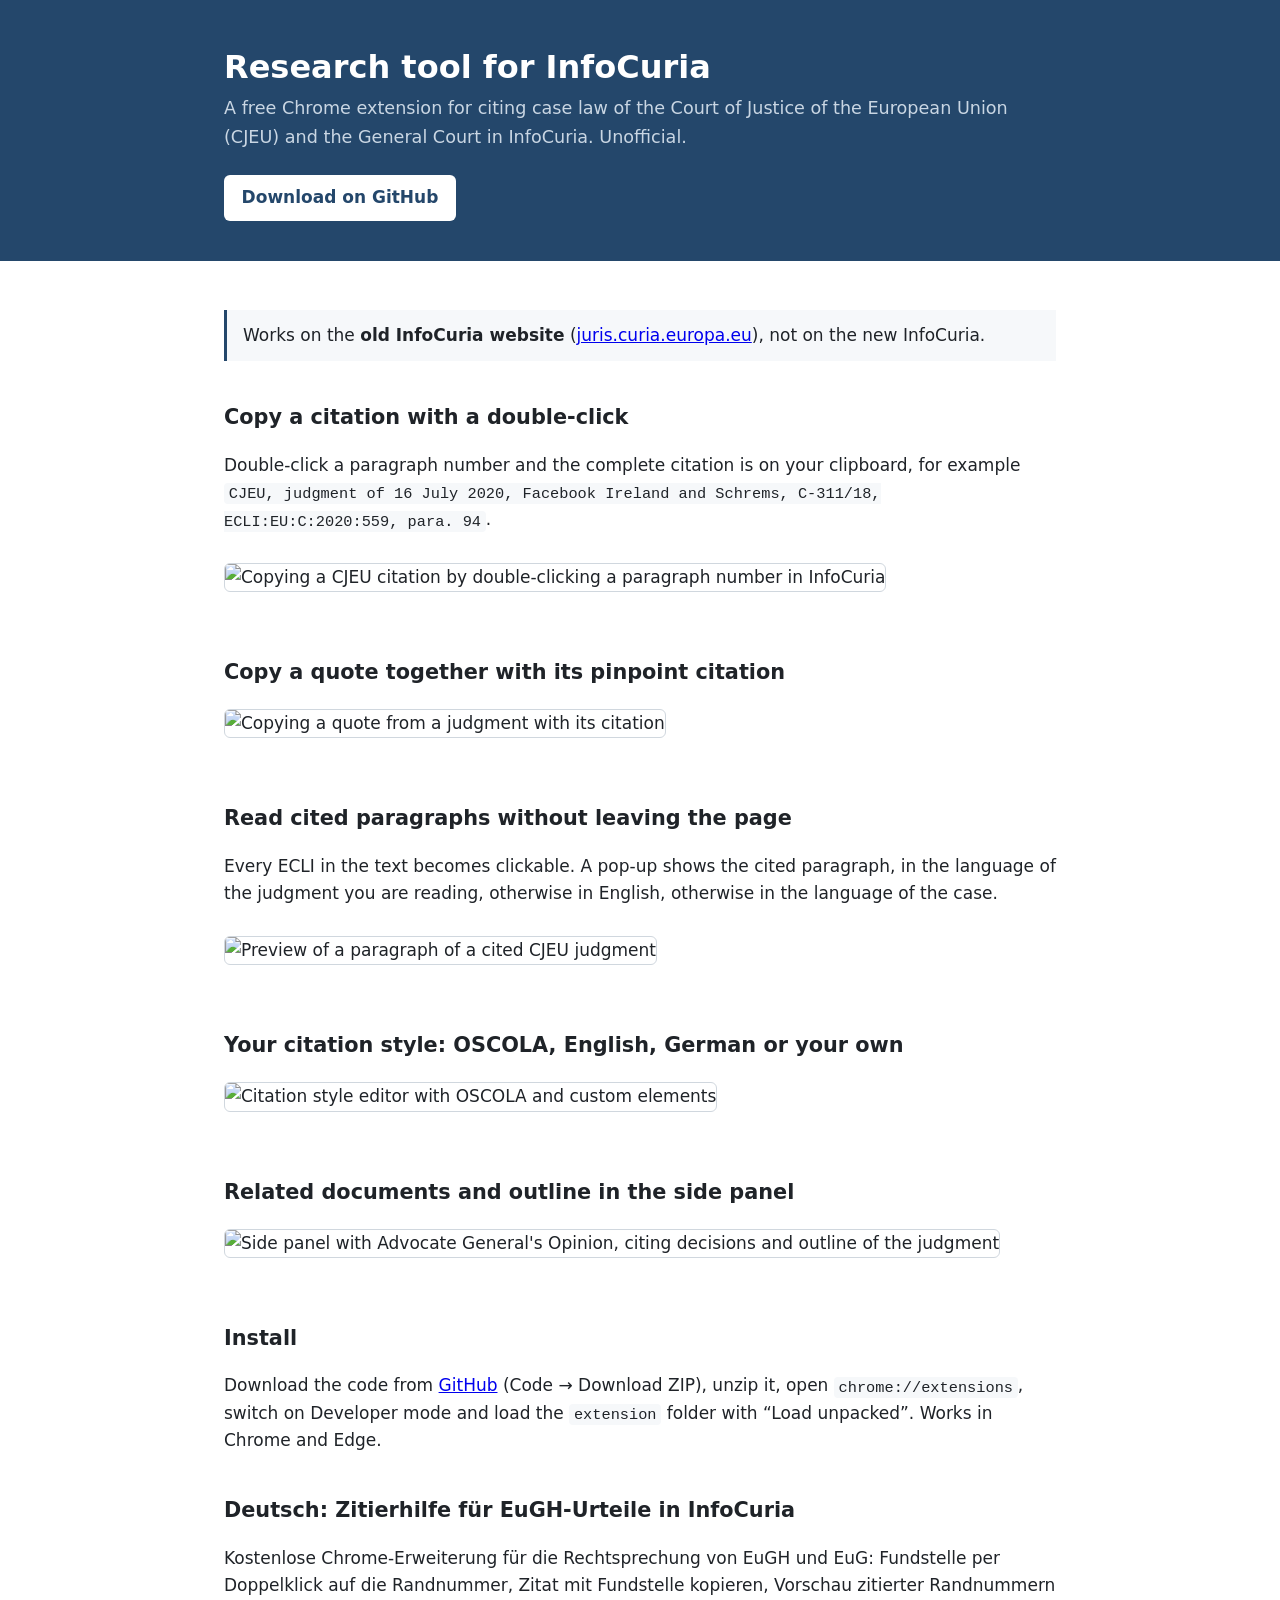
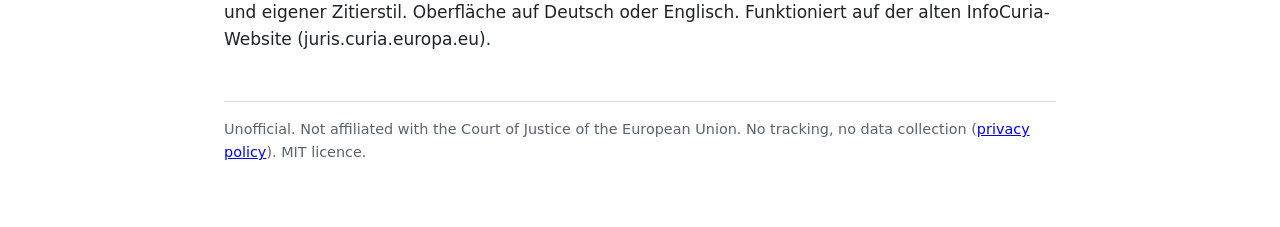
==== docs/index.html @ 04e4569b "Add project page" ====
<!doctype html>
<html lang="en">
<head>
<meta charset="utf-8">
<meta name="viewport" content="width=device-width, initial-scale=1">
<title>Research tool for InfoCuria – cite CJEU case law with a double-click (free Chrome extension)</title>
<meta name="description" content="Free Chrome extension for InfoCuria, the case-law database of the Court of Justice of the European Union. Copy full citations by double-click, copy quotes with pinpoint references, preview cited paragraphs via ECLI, OSCOLA and custom citation styles.">
<link rel="canonical" href="https://liquetlaw.github.io/infocuria-research-tool/">
<meta property="og:title" content="Research tool for InfoCuria (unofficial)">
<meta property="og:description" content="Cite CJEU and General Court case law in InfoCuria with a double-click. Free Chrome extension.">
<meta property="og:image" content="https://raw.githubusercontent.com/Liquetlaw/infocuria-research-tool/main/screenshots/1_copy-citation.png">
<meta property="og:type" content="website">
<script type="application/ld+json">
{"@context":"https://schema.org","@type":"SoftwareApplication","name":"Research tool for InfoCuria (unofficial)","applicationCategory":"BrowserApplication","operatingSystem":"Chrome, Edge","offers":{"@type":"Offer","price":"0","priceCurrency":"EUR"},"description":"Chrome extension for citing case law of the Court of Justice of the European Union (CJEU) in InfoCuria: citations by double-click, quotes with pinpoint citation, previews of cited paragraphs, OSCOLA and custom citation styles.","url":"https://liquetlaw.github.io/infocuria-research-tool/","downloadUrl":"https://github.com/Liquetlaw/infocuria-research-tool"}
</script>
<style>
  body { margin: 0; font: 17px/1.6 system-ui, -apple-system, "Segoe UI", sans-serif; color: #1f2328; background: #fff; }
  header { background: #24476b; color: #fff; padding: 3rem 1.25rem 2.5rem; }
  header div, main { max-width: 52rem; margin: 0 auto; }
  h1 { font-size: 2rem; line-height: 1.2; margin: 0 0 .5rem; }
  header p { margin: 0; color: #c9d6e3; font-size: 1.1rem; }
  .knopf { display: inline-block; margin-top: 1.5rem; background: #fff; color: #24476b; padding: .6rem 1.1rem; border-radius: 6px; text-decoration: none; font-weight: 600; }
  main { padding: 2rem 1.25rem 4rem; }
  h2 { font-size: 1.3rem; margin: 2.5rem 0 .5rem; }
  img { width: 100%; height: auto; border: 1px solid #d0d7de; border-radius: 6px; margin: .75rem 0 1.5rem; }
  code { background: #f6f8fa; padding: .1rem .3rem; border-radius: 4px; font-size: .9em; }
  .hinweis { background: #f6f8fa; border-left: 3px solid #24476b; padding: .75rem 1rem; }
  footer { color: #59636e; font-size: .9rem; border-top: 1px solid #d0d7de; padding-top: 1rem; margin-top: 3rem; }
</style>
</head>
<body>
<header><div>
  <h1>Research tool for InfoCuria</h1>
  <p>A free Chrome extension for citing case law of the Court of Justice of the European Union (CJEU) and the General Court in InfoCuria. Unofficial.</p>
  <a class="knopf" href="https://github.com/Liquetlaw/infocuria-research-tool">Download on GitHub</a>
</div></header>
<main>
  <p class="hinweis">Works on the <strong>old InfoCuria website</strong> (<a href="https://juris.curia.europa.eu/juris/recherche.jsf?language=en">juris.curia.europa.eu</a>), not on the new InfoCuria.</p>

  <h2>Copy a citation with a double-click</h2>
  <p>Double-click a paragraph number and the complete citation is on your clipboard, for example <code>CJEU, judgment of 16 July 2020, Facebook Ireland and Schrems, C-311/18, ECLI:EU:C:2020:559, para. 94</code>.</p>
  <img src="https://raw.githubusercontent.com/Liquetlaw/infocuria-research-tool/main/screenshots/1_copy-citation.png" alt="Copying a CJEU citation by double-clicking a paragraph number in InfoCuria" loading="lazy">

  <h2>Copy a quote together with its pinpoint citation</h2>
  <img src="https://raw.githubusercontent.com/Liquetlaw/infocuria-research-tool/main/screenshots/2_copy-quote.png" alt="Copying a quote from a judgment with its citation" loading="lazy">

  <h2>Read cited paragraphs without leaving the page</h2>
  <p>Every ECLI in the text becomes clickable. A pop-up shows the cited paragraph, in the language of the judgment you are reading, otherwise in English, otherwise in the language of the case.</p>
  <img src="https://raw.githubusercontent.com/Liquetlaw/infocuria-research-tool/main/screenshots/3_preview.png" alt="Preview of a paragraph of a cited CJEU judgment" loading="lazy">

  <h2>Your citation style: OSCOLA, English, German or your own</h2>
  <img src="https://raw.githubusercontent.com/Liquetlaw/infocuria-research-tool/main/screenshots/4_citation-style.png" alt="Citation style editor with OSCOLA and custom elements" loading="lazy">

  <h2>Related documents and outline in the side panel</h2>
  <img src="https://raw.githubusercontent.com/Liquetlaw/infocuria-research-tool/main/screenshots/5_case-and-outline.png" alt="Side panel with Advocate General's Opinion, citing decisions and outline of the judgment" loading="lazy">

  <h2>Install</h2>
  <p>Download the code from <a href="https://github.com/Liquetlaw/infocuria-research-tool">GitHub</a> (Code → Download ZIP), unzip it, open <code>chrome://extensions</code>, switch on Developer mode and load the <code>extension</code> folder with “Load unpacked”. Works in Chrome and Edge.</p>

  <h2 lang="de">Deutsch: Zitierhilfe für EuGH-Urteile in InfoCuria</h2>
  <p lang="de">Kostenlose Chrome-Erweiterung für die Rechtsprechung von EuGH und EuG: Fundstelle per Doppelklick auf die Randnummer, Zitat mit Fundstelle kopieren, Vorschau zitierter Randnummern und eigener Zitierstil. Oberfläche auf Deutsch oder Englisch. Funktioniert auf der alten InfoCuria-Website (juris.curia.europa.eu).</p>

  <footer>Unofficial. Not affiliated with the Court of Justice of the European Union. No tracking, no data collection (<a href="https://github.com/Liquetlaw/infocuria-research-tool/blob/main/PRIVACY.md">privacy policy</a>). MIT licence.</footer>
</main>
</body>
</html>
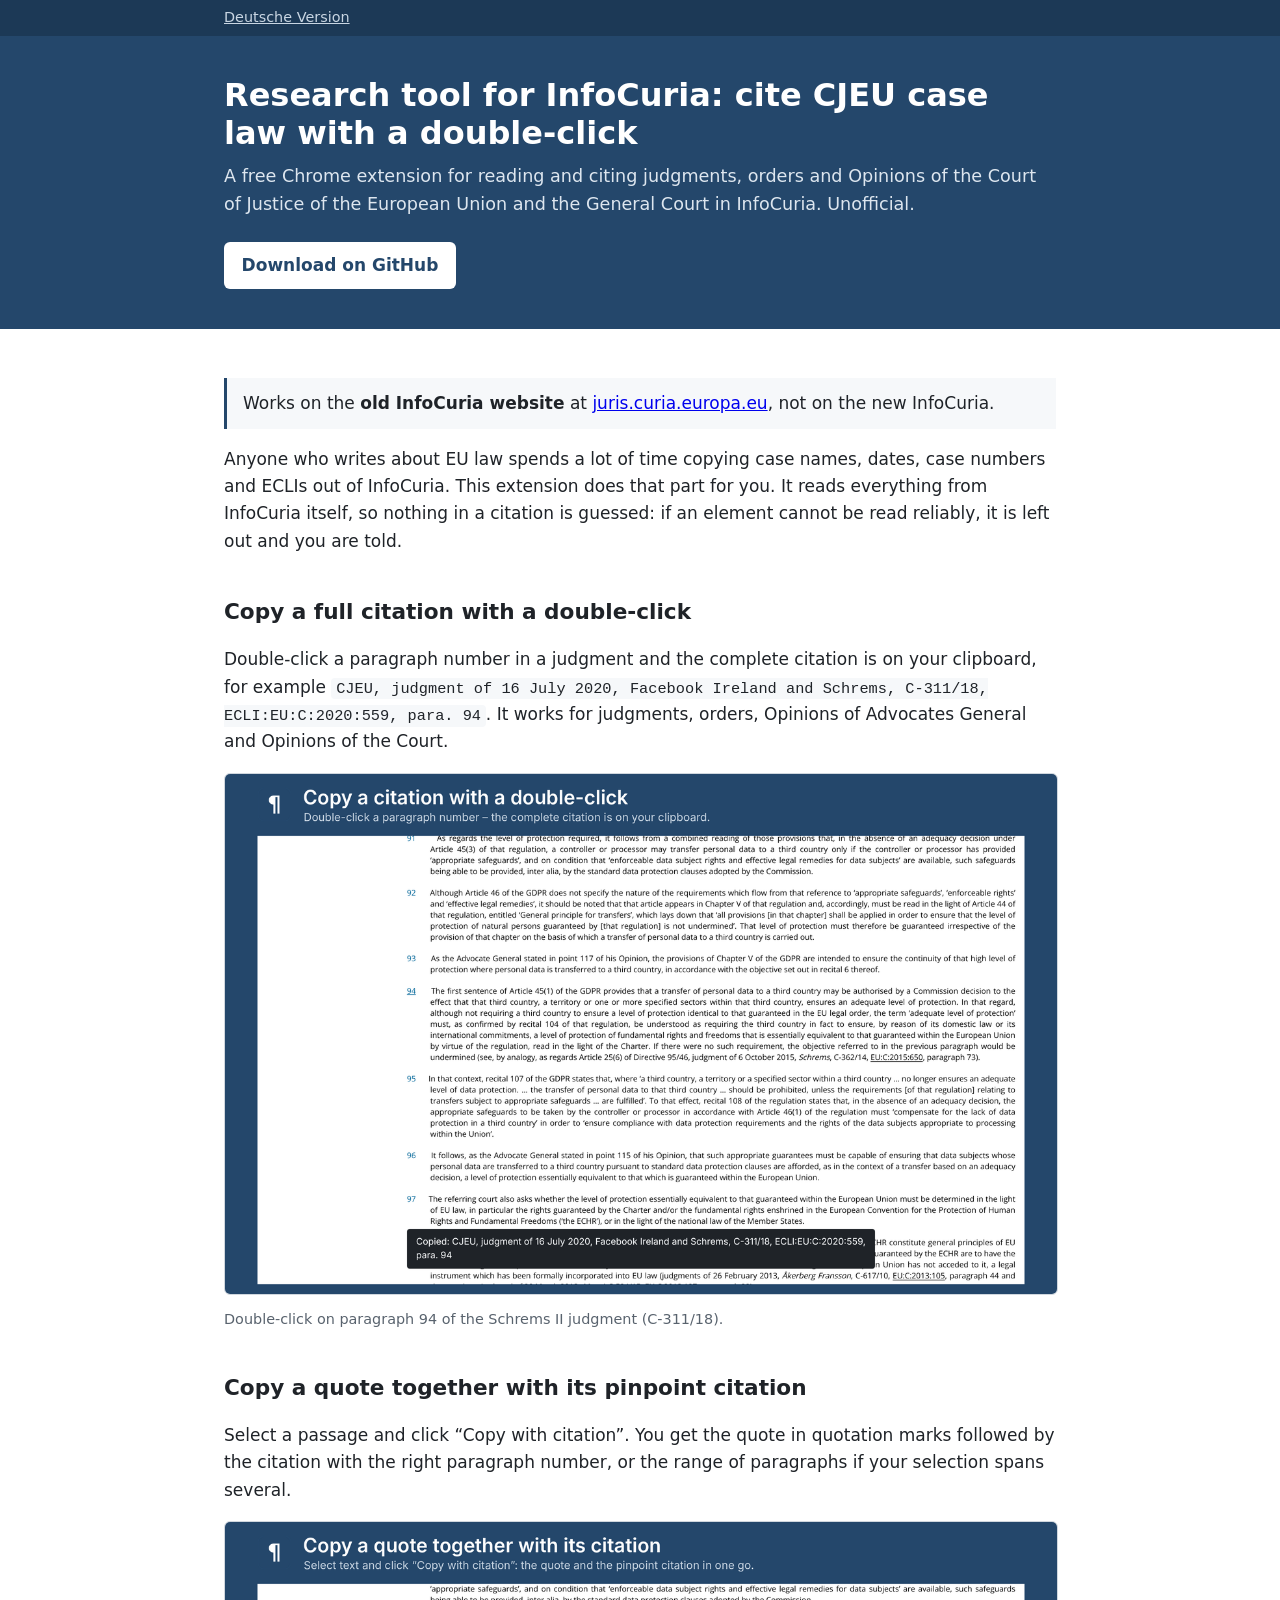
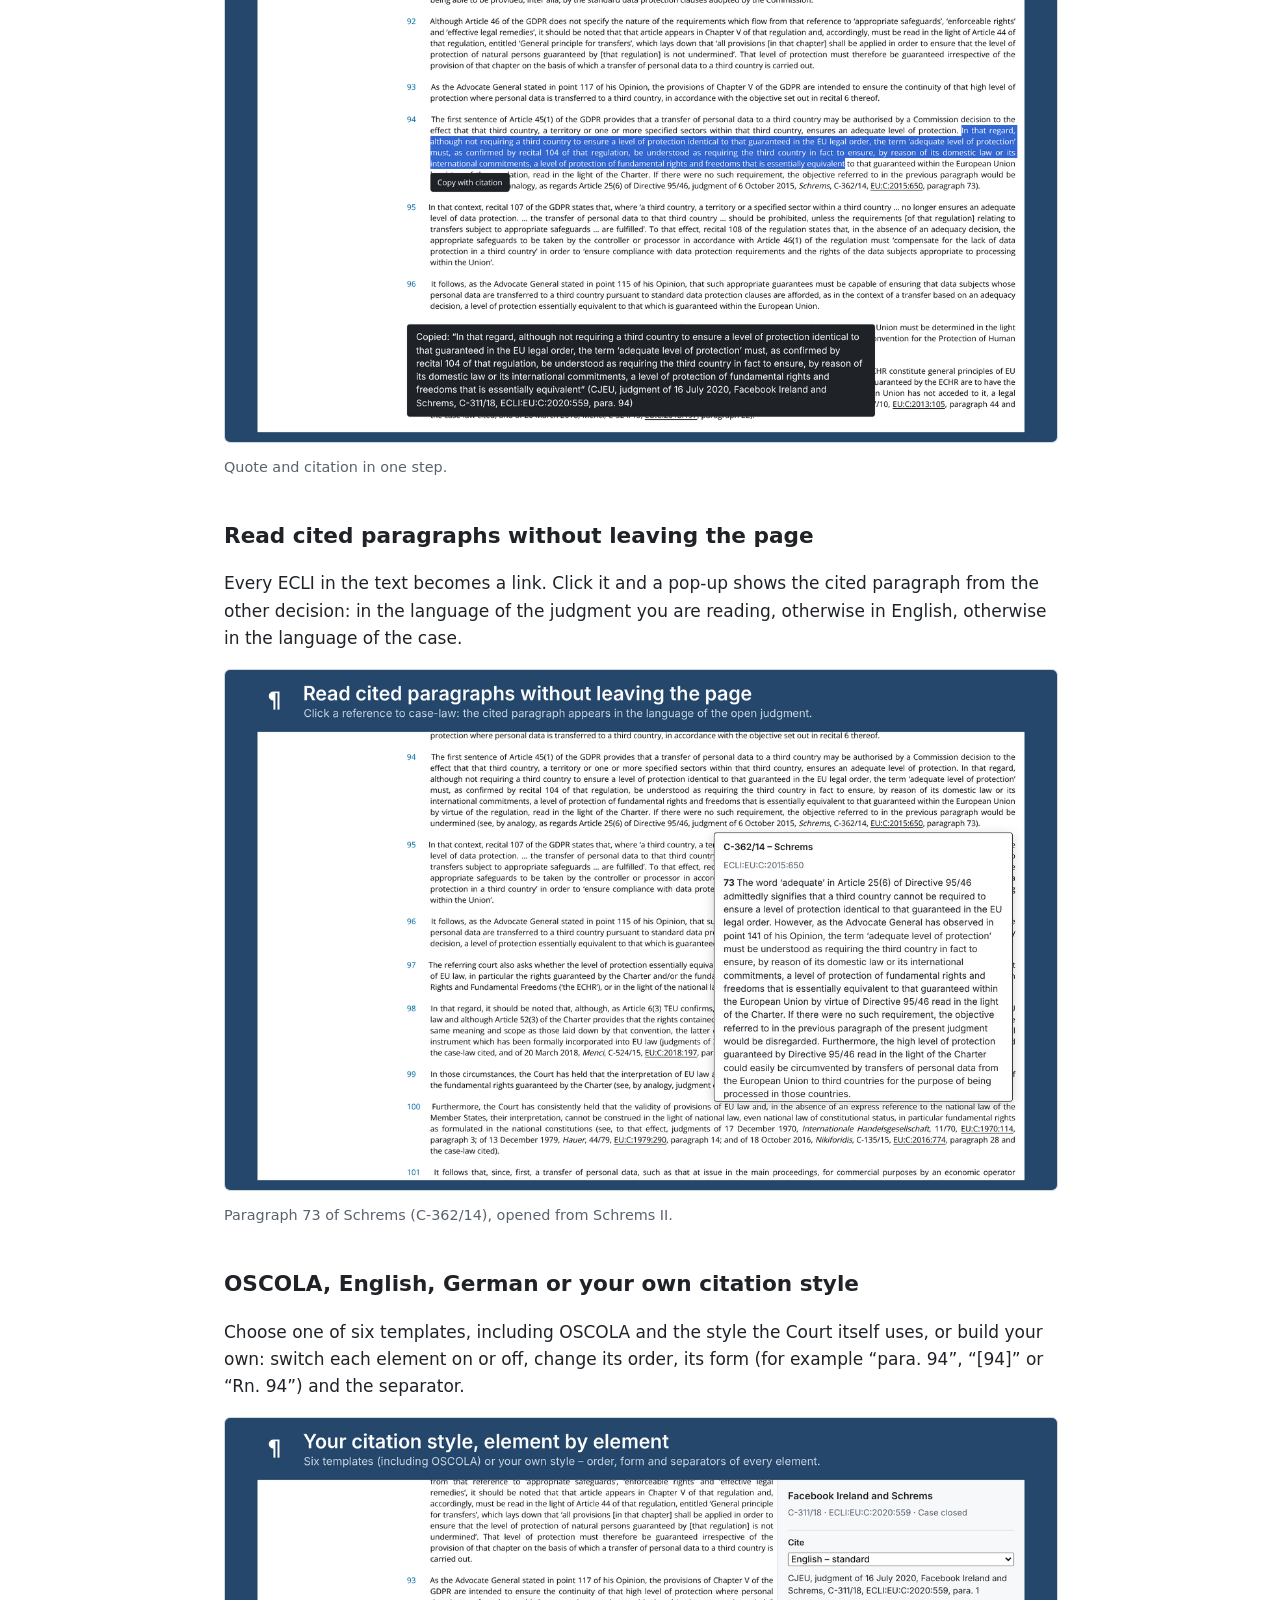
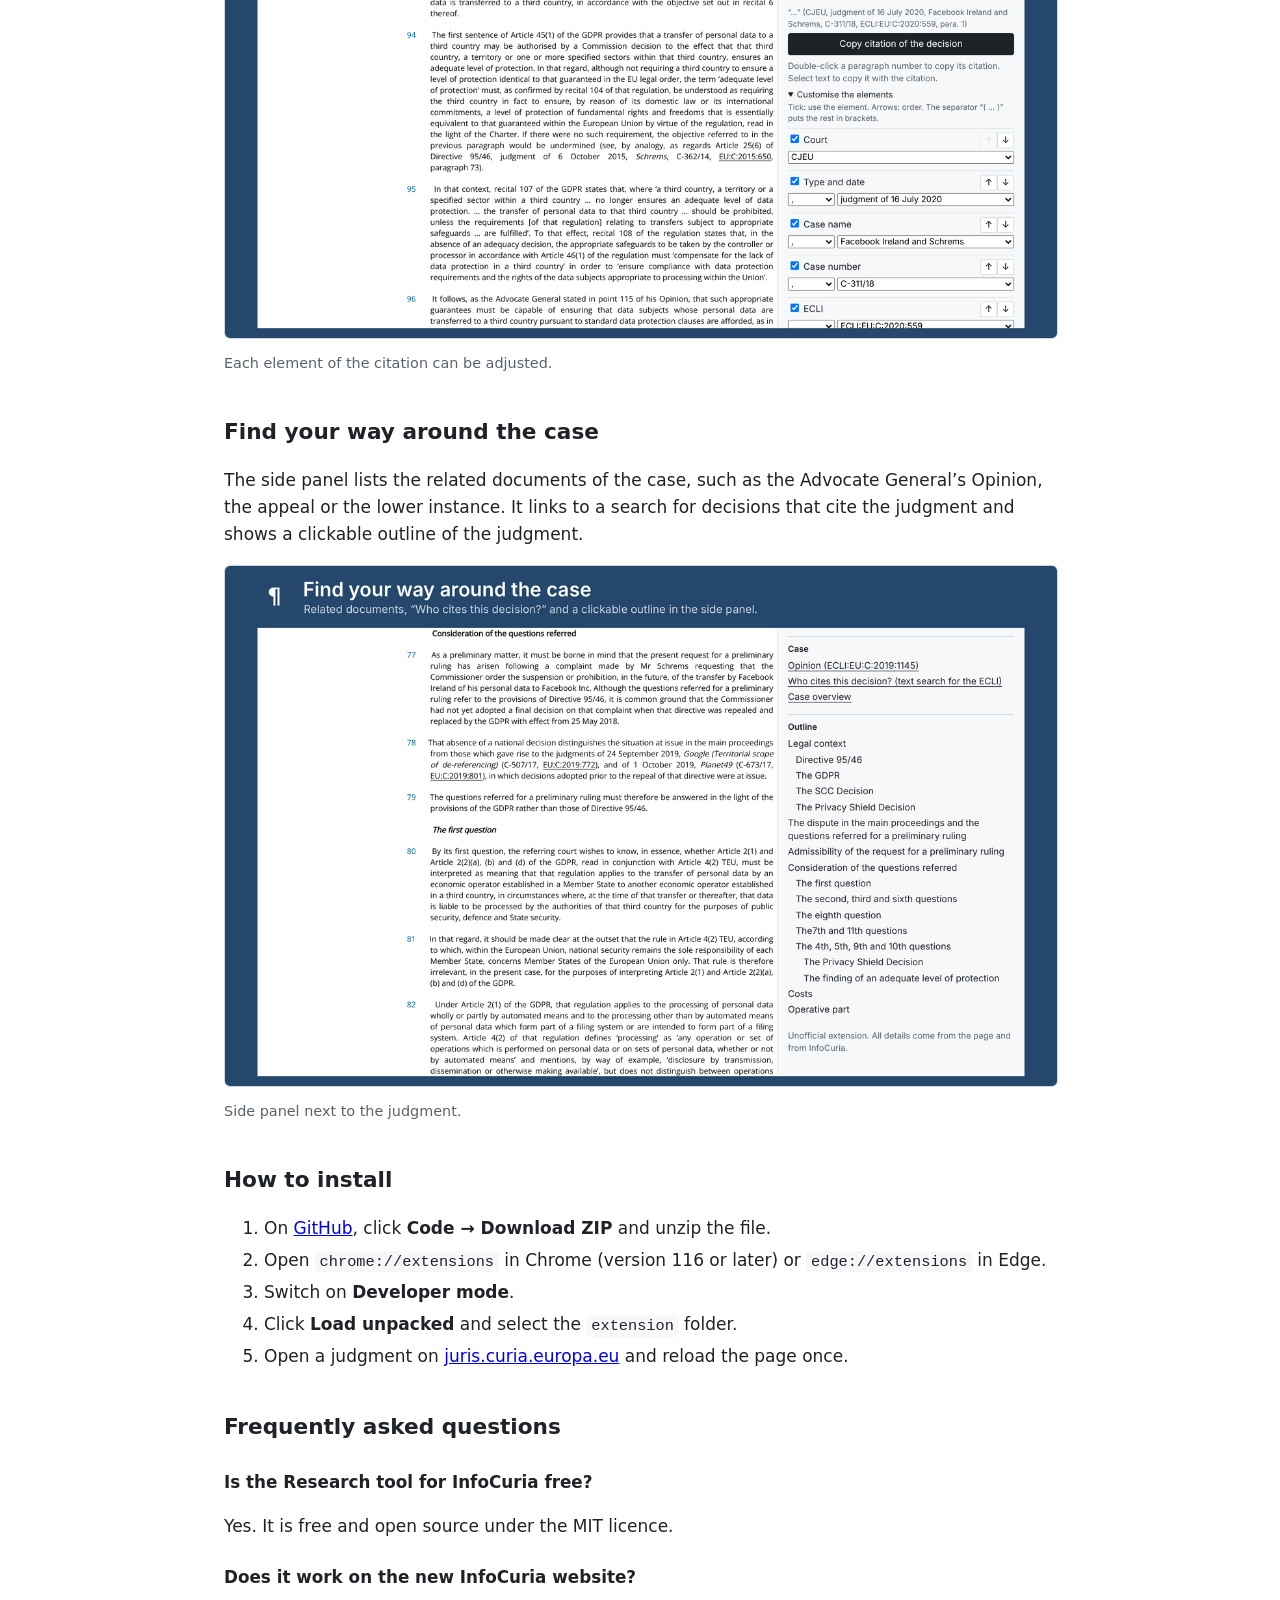
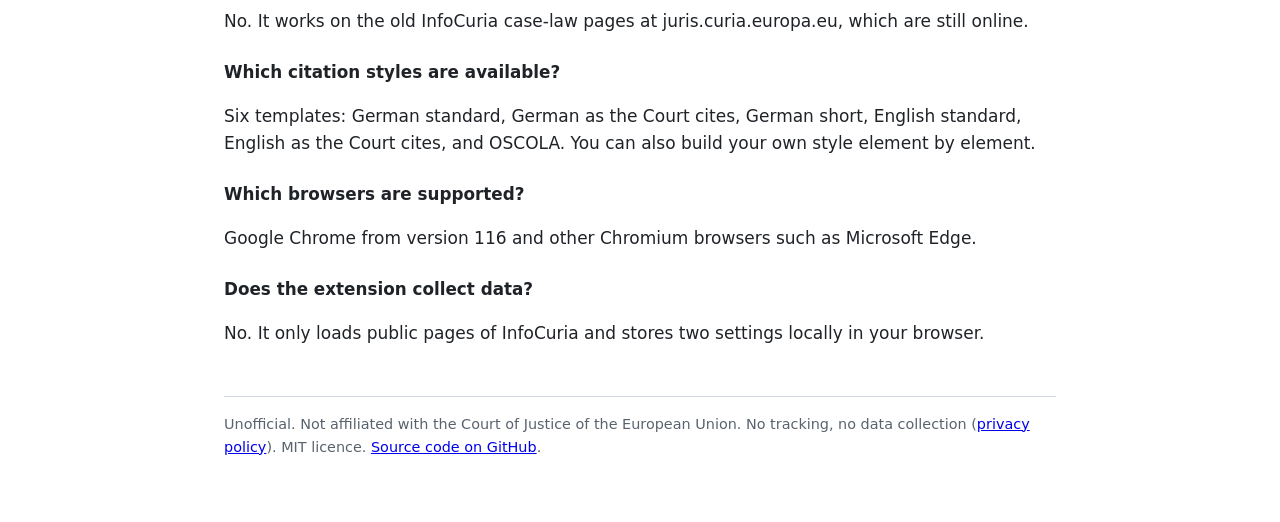
==== commit 73f00319: "Improve project website" ====
--- a/docs/index.html
+++ b/docs/index.html
@@ -3,64 +3,106 @@
 <head>
 <meta charset="utf-8">
 <meta name="viewport" content="width=device-width, initial-scale=1">
-<title>Research tool for InfoCuria – cite CJEU case law with a double-click (free Chrome extension)</title>
-<meta name="description" content="Free Chrome extension for InfoCuria, the case-law database of the Court of Justice of the European Union. Copy full citations by double-click, copy quotes with pinpoint references, preview cited paragraphs via ECLI, OSCOLA and custom citation styles.">
+<meta name="google-site-verification" content="saNi-G58leZzmq2Tui55iTvGeolIjrEFG00JkgYkM-E" />
+<title>Research tool for InfoCuria: cite CJEU case law with a double-click</title>
+<meta name="description" content="Free Chrome extension for InfoCuria: copy CJEU citations with a double-click, quote with pinpoint references, preview cited paragraphs. OSCOLA included.">
 <link rel="canonical" href="https://liquetlaw.github.io/infocuria-research-tool/">
-<meta property="og:title" content="Research tool for InfoCuria (unofficial)">
-<meta property="og:description" content="Cite CJEU and General Court case law in InfoCuria with a double-click. Free Chrome extension.">
-<meta property="og:image" content="https://raw.githubusercontent.com/Liquetlaw/infocuria-research-tool/main/screenshots/1_copy-citation.png">
+<link rel="alternate" hreflang="en" href="https://liquetlaw.github.io/infocuria-research-tool/">
+<link rel="alternate" hreflang="de" href="https://liquetlaw.github.io/infocuria-research-tool/de.html">
+<link rel="alternate" hreflang="x-default" href="https://liquetlaw.github.io/infocuria-research-tool/">
+<link rel="icon" type="image/png" href="favicon.png">
+<link rel="apple-touch-icon" href="apple-touch-icon.png">
+<meta name="theme-color" content="#24476b">
 <meta property="og:type" content="website">
-<script type="application/ld+json">
-{"@context":"https://schema.org","@type":"SoftwareApplication","name":"Research tool for InfoCuria (unofficial)","applicationCategory":"BrowserApplication","operatingSystem":"Chrome, Edge","offers":{"@type":"Offer","price":"0","priceCurrency":"EUR"},"description":"Chrome extension for citing case law of the Court of Justice of the European Union (CJEU) in InfoCuria: citations by double-click, quotes with pinpoint citation, previews of cited paragraphs, OSCOLA and custom citation styles.","url":"https://liquetlaw.github.io/infocuria-research-tool/","downloadUrl":"https://github.com/Liquetlaw/infocuria-research-tool"}
-</script>
+<meta property="og:site_name" content="Research tool for InfoCuria">
+<meta property="og:title" content="Research tool for InfoCuria – cite CJEU case law with a double-click">
+<meta property="og:description" content="Free Chrome extension: CJEU citations by double-click, quotes with pinpoint references, previews of cited paragraphs, OSCOLA.">
+<meta property="og:url" content="https://liquetlaw.github.io/infocuria-research-tool/">
+<meta property="og:image" content="https://liquetlaw.github.io/infocuria-research-tool/img/1_copy-citation.png">
+<meta property="og:image:width" content="1280">
+<meta property="og:image:height" content="800">
+<meta property="og:locale" content="en_GB">
+<meta name="twitter:card" content="summary_large_image">
+<meta name="twitter:title" content="Research tool for InfoCuria – cite CJEU case law with a double-click">
+<meta name="twitter:description" content="Free Chrome extension: CJEU citations by double-click, quotes with pinpoint references, previews of cited paragraphs, OSCOLA.">
+<meta name="twitter:image" content="https://liquetlaw.github.io/infocuria-research-tool/img/1_copy-citation.png">
+<script type="application/ld+json">{"@context": "https://schema.org", "@type": "SoftwareApplication", "name": "Research tool for InfoCuria (unofficial)", "applicationCategory": "BrowserApplication", "operatingSystem": "Google Chrome, Microsoft Edge", "offers": {"@type": "Offer", "price": "0", "priceCurrency": "EUR"}, "description": "Free Chrome extension for InfoCuria: copy CJEU citations with a double-click, quote with pinpoint references, preview cited paragraphs. OSCOLA included.", "url": "https://liquetlaw.github.io/infocuria-research-tool/", "downloadUrl": "https://github.com/Liquetlaw/infocuria-research-tool", "softwareVersion": "1.1.0", "license": "https://opensource.org/licenses/MIT", "screenshot": "https://liquetlaw.github.io/infocuria-research-tool/img/1_copy-citation.png", "inLanguage": ["en", "de"]}</script>
+<script type="application/ld+json">{"@context": "https://schema.org", "@type": "FAQPage", "mainEntity": [{"@type": "Question", "name": "Is the Research tool for InfoCuria free?", "acceptedAnswer": {"@type": "Answer", "text": "Yes. It is free and open source under the MIT licence."}}, {"@type": "Question", "name": "Does it work on the new InfoCuria website?", "acceptedAnswer": {"@type": "Answer", "text": "No. It works on the old InfoCuria case-law pages at juris.curia.europa.eu, which are still online."}}, {"@type": "Question", "name": "Which citation styles are available?", "acceptedAnswer": {"@type": "Answer", "text": "Six templates: German standard, German as the Court cites, German short, English standard, English as the Court cites, and OSCOLA. You can also build your own style element by element."}}, {"@type": "Question", "name": "Which browsers are supported?", "acceptedAnswer": {"@type": "Answer", "text": "Google Chrome from version 116 and other Chromium browsers such as Microsoft Edge."}}, {"@type": "Question", "name": "Does the extension collect data?", "acceptedAnswer": {"@type": "Answer", "text": "No. It only loads public pages of InfoCuria and stores two settings locally in your browser."}}]}</script>
 <style>
   body { margin: 0; font: 17px/1.6 system-ui, -apple-system, "Segoe UI", sans-serif; color: #1f2328; background: #fff; }
-  header { background: #24476b; color: #fff; padding: 3rem 1.25rem 2.5rem; }
-  header div, main { max-width: 52rem; margin: 0 auto; }
-  h1 { font-size: 2rem; line-height: 1.2; margin: 0 0 .5rem; }
-  header p { margin: 0; color: #c9d6e3; font-size: 1.1rem; }
+  header { background: #24476b; color: #fff; padding: 2.5rem 1.25rem 2.5rem; }
+  header div, main, nav div { max-width: 52rem; margin: 0 auto; }
+  nav { background: #1c3956; font-size: .9rem; padding: .4rem 1.25rem; }
+  nav a { color: #c9d6e3; }
+  h1 { font-size: 2rem; line-height: 1.2; margin: 0 0 .6rem; }
+  header p { margin: 0; color: #dde6ef; font-size: 1.1rem; }
   .knopf { display: inline-block; margin-top: 1.5rem; background: #fff; color: #24476b; padding: .6rem 1.1rem; border-radius: 6px; text-decoration: none; font-weight: 600; }
   main { padding: 2rem 1.25rem 4rem; }
-  h2 { font-size: 1.3rem; margin: 2.5rem 0 .5rem; }
-  img { width: 100%; height: auto; border: 1px solid #d0d7de; border-radius: 6px; margin: .75rem 0 1.5rem; }
+  h2 { font-size: 1.35rem; margin: 2.5rem 0 .5rem; }
+  h3 { font-size: 1.05rem; margin: 1.5rem 0 .25rem; }
+  figure { margin: .75rem 0 1.5rem; }
+  img { width: 100%; height: auto; border: 1px solid #d0d7de; border-radius: 6px; }
+  figcaption { font-size: .9rem; color: #59636e; margin-top: .3rem; }
   code { background: #f6f8fa; padding: .1rem .3rem; border-radius: 4px; font-size: .9em; }
   .hinweis { background: #f6f8fa; border-left: 3px solid #24476b; padding: .75rem 1rem; }
+  ol li { margin-bottom: .3rem; }
   footer { color: #59636e; font-size: .9rem; border-top: 1px solid #d0d7de; padding-top: 1rem; margin-top: 3rem; }
 </style>
 </head>
 <body>
+<nav><div><a href="de.html" hreflang="de" lang="de">Deutsche Version</a></div></nav>
 <header><div>
-  <h1>Research tool for InfoCuria</h1>
-  <p>A free Chrome extension for citing case law of the Court of Justice of the European Union (CJEU) and the General Court in InfoCuria. Unofficial.</p>
+  <h1>Research tool for InfoCuria: cite CJEU case law with a double-click</h1>
+  <p>A free Chrome extension for reading and citing judgments, orders and Opinions of the Court of Justice of the European Union and the General Court in InfoCuria. Unofficial.</p>
   <a class="knopf" href="https://github.com/Liquetlaw/infocuria-research-tool">Download on GitHub</a>
 </div></header>
 <main>
-  <p class="hinweis">Works on the <strong>old InfoCuria website</strong> (<a href="https://juris.curia.europa.eu/juris/recherche.jsf?language=en">juris.curia.europa.eu</a>), not on the new InfoCuria.</p>
+  <p class="hinweis">Works on the <strong>old InfoCuria website</strong> at <a href="https://juris.curia.europa.eu/juris/recherche.jsf?language=en">juris.curia.europa.eu</a>, not on the new InfoCuria.</p>
 
-  <h2>Copy a citation with a double-click</h2>
-  <p>Double-click a paragraph number and the complete citation is on your clipboard, for example <code>CJEU, judgment of 16 July 2020, Facebook Ireland and Schrems, C-311/18, ECLI:EU:C:2020:559, para. 94</code>.</p>
-  <img src="https://raw.githubusercontent.com/Liquetlaw/infocuria-research-tool/main/screenshots/1_copy-citation.png" alt="Copying a CJEU citation by double-clicking a paragraph number in InfoCuria" loading="lazy">
+  <p>Anyone who writes about EU law spends a lot of time copying case names, dates, case numbers and ECLIs out of InfoCuria. This extension does that part for you. It reads everything from InfoCuria itself, so nothing in a citation is guessed: if an element cannot be read reliably, it is left out and you are told.</p>
+
+  <h2>Copy a full citation with a double-click</h2>
+  <p>Double-click a paragraph number in a judgment and the complete citation is on your clipboard, for example <code>CJEU, judgment of 16 July 2020, Facebook Ireland and Schrems, C-311/18, ECLI:EU:C:2020:559, para. 94</code>. It works for judgments, orders, Opinions of Advocates General and Opinions of the Court.</p>
+  <figure><img src="img/1_copy-citation.png" width="1280" height="800" alt="Copying a CJEU citation by double-clicking a paragraph number in InfoCuria" loading="lazy"><figcaption>Double-click on paragraph 94 of the Schrems II judgment (C-311/18).</figcaption></figure>
 
   <h2>Copy a quote together with its pinpoint citation</h2>
-  <img src="https://raw.githubusercontent.com/Liquetlaw/infocuria-research-tool/main/screenshots/2_copy-quote.png" alt="Copying a quote from a judgment with its citation" loading="lazy">
+  <p>Select a passage and click “Copy with citation”. You get the quote in quotation marks followed by the citation with the right paragraph number, or the range of paragraphs if your selection spans several.</p>
+  <figure><img src="img/2_copy-quote.png" width="1280" height="800" alt="Copying a quote from a CJEU judgment with its pinpoint citation" loading="lazy"><figcaption>Quote and citation in one step.</figcaption></figure>
 
   <h2>Read cited paragraphs without leaving the page</h2>
-  <p>Every ECLI in the text becomes clickable. A pop-up shows the cited paragraph, in the language of the judgment you are reading, otherwise in English, otherwise in the language of the case.</p>
-  <img src="https://raw.githubusercontent.com/Liquetlaw/infocuria-research-tool/main/screenshots/3_preview.png" alt="Preview of a paragraph of a cited CJEU judgment" loading="lazy">
+  <p>Every ECLI in the text becomes a link. Click it and a pop-up shows the cited paragraph from the other decision: in the language of the judgment you are reading, otherwise in English, otherwise in the language of the case.</p>
+  <figure><img src="img/3_preview.png" width="1280" height="800" alt="Pop-up showing paragraph 73 of the Schrems judgment (C-362/14) cited in Schrems II" loading="lazy"><figcaption>Paragraph 73 of Schrems (C-362/14), opened from Schrems II.</figcaption></figure>
 
-  <h2>Your citation style: OSCOLA, English, German or your own</h2>
-  <img src="https://raw.githubusercontent.com/Liquetlaw/infocuria-research-tool/main/screenshots/4_citation-style.png" alt="Citation style editor with OSCOLA and custom elements" loading="lazy">
+  <h2>OSCOLA, English, German or your own citation style</h2>
+  <p>Choose one of six templates, including OSCOLA and the style the Court itself uses, or build your own: switch each element on or off, change its order, its form (for example “para. 94”, “[94]” or “Rn. 94”) and the separator.</p>
+  <figure><img src="img/4_citation-style.png" width="1280" height="800" alt="Citation style editor of the Research tool for InfoCuria" loading="lazy"><figcaption>Each element of the citation can be adjusted.</figcaption></figure>
 
-  <h2>Related documents and outline in the side panel</h2>
-  <img src="https://raw.githubusercontent.com/Liquetlaw/infocuria-research-tool/main/screenshots/5_case-and-outline.png" alt="Side panel with Advocate General's Opinion, citing decisions and outline of the judgment" loading="lazy">
+  <h2>Find your way around the case</h2>
+  <p>The side panel lists the related documents of the case, such as the Advocate General’s Opinion, the appeal or the lower instance. It links to a search for decisions that cite the judgment and shows a clickable outline of the judgment.</p>
+  <figure><img src="img/5_case-and-outline.png" width="1280" height="800" alt="Side panel with related documents, citing decisions and outline of the judgment" loading="lazy"><figcaption>Side panel next to the judgment.</figcaption></figure>
 
-  <h2>Install</h2>
-  <p>Download the code from <a href="https://github.com/Liquetlaw/infocuria-research-tool">GitHub</a> (Code → Download ZIP), unzip it, open <code>chrome://extensions</code>, switch on Developer mode and load the <code>extension</code> folder with “Load unpacked”. Works in Chrome and Edge.</p>
+  <h2>How to install</h2>
+  <ol>
+    <li>On <a href="https://github.com/Liquetlaw/infocuria-research-tool">GitHub</a>, click <strong>Code → Download ZIP</strong> and unzip the file.</li>
+    <li>Open <code>chrome://extensions</code> in Chrome (version 116 or later) or <code>edge://extensions</code> in Edge.</li>
+    <li>Switch on <strong>Developer mode</strong>.</li>
+    <li>Click <strong>Load unpacked</strong> and select the <code>extension</code> folder.</li>
+    <li>Open a judgment on <a href="https://juris.curia.europa.eu/juris/recherche.jsf?language=en">juris.curia.europa.eu</a> and reload the page once.</li>
+  </ol>
 
-  <h2 lang="de">Deutsch: Zitierhilfe für EuGH-Urteile in InfoCuria</h2>
-  <p lang="de">Kostenlose Chrome-Erweiterung für die Rechtsprechung von EuGH und EuG: Fundstelle per Doppelklick auf die Randnummer, Zitat mit Fundstelle kopieren, Vorschau zitierter Randnummern und eigener Zitierstil. Oberfläche auf Deutsch oder Englisch. Funktioniert auf der alten InfoCuria-Website (juris.curia.europa.eu).</p>
+  <h2>Frequently asked questions</h2>
+<h3>Is the Research tool for InfoCuria free?</h3>
+<p>Yes. It is free and open source under the MIT licence.</p>
+<h3>Does it work on the new InfoCuria website?</h3>
+<p>No. It works on the old InfoCuria case-law pages at juris.curia.europa.eu, which are still online.</p>
+<h3>Which citation styles are available?</h3>
+<p>Six templates: German standard, German as the Court cites, German short, English standard, English as the Court cites, and OSCOLA. You can also build your own style element by element.</p>
+<h3>Which browsers are supported?</h3>
+<p>Google Chrome from version 116 and other Chromium browsers such as Microsoft Edge.</p>
+<h3>Does the extension collect data?</h3>
+<p>No. It only loads public pages of InfoCuria and stores two settings locally in your browser.</p>
 
-  <footer>Unofficial. Not affiliated with the Court of Justice of the European Union. No tracking, no data collection (<a href="https://github.com/Liquetlaw/infocuria-research-tool/blob/main/PRIVACY.md">privacy policy</a>). MIT licence.</footer>
+  <footer>Unofficial. Not affiliated with the Court of Justice of the European Union. No tracking, no data collection (<a href="https://github.com/Liquetlaw/infocuria-research-tool/blob/main/PRIVACY.md">privacy policy</a>). MIT licence. <a href="https://github.com/Liquetlaw/infocuria-research-tool">Source code on GitHub</a>.</footer>
 </main>
 </body>
 </html>
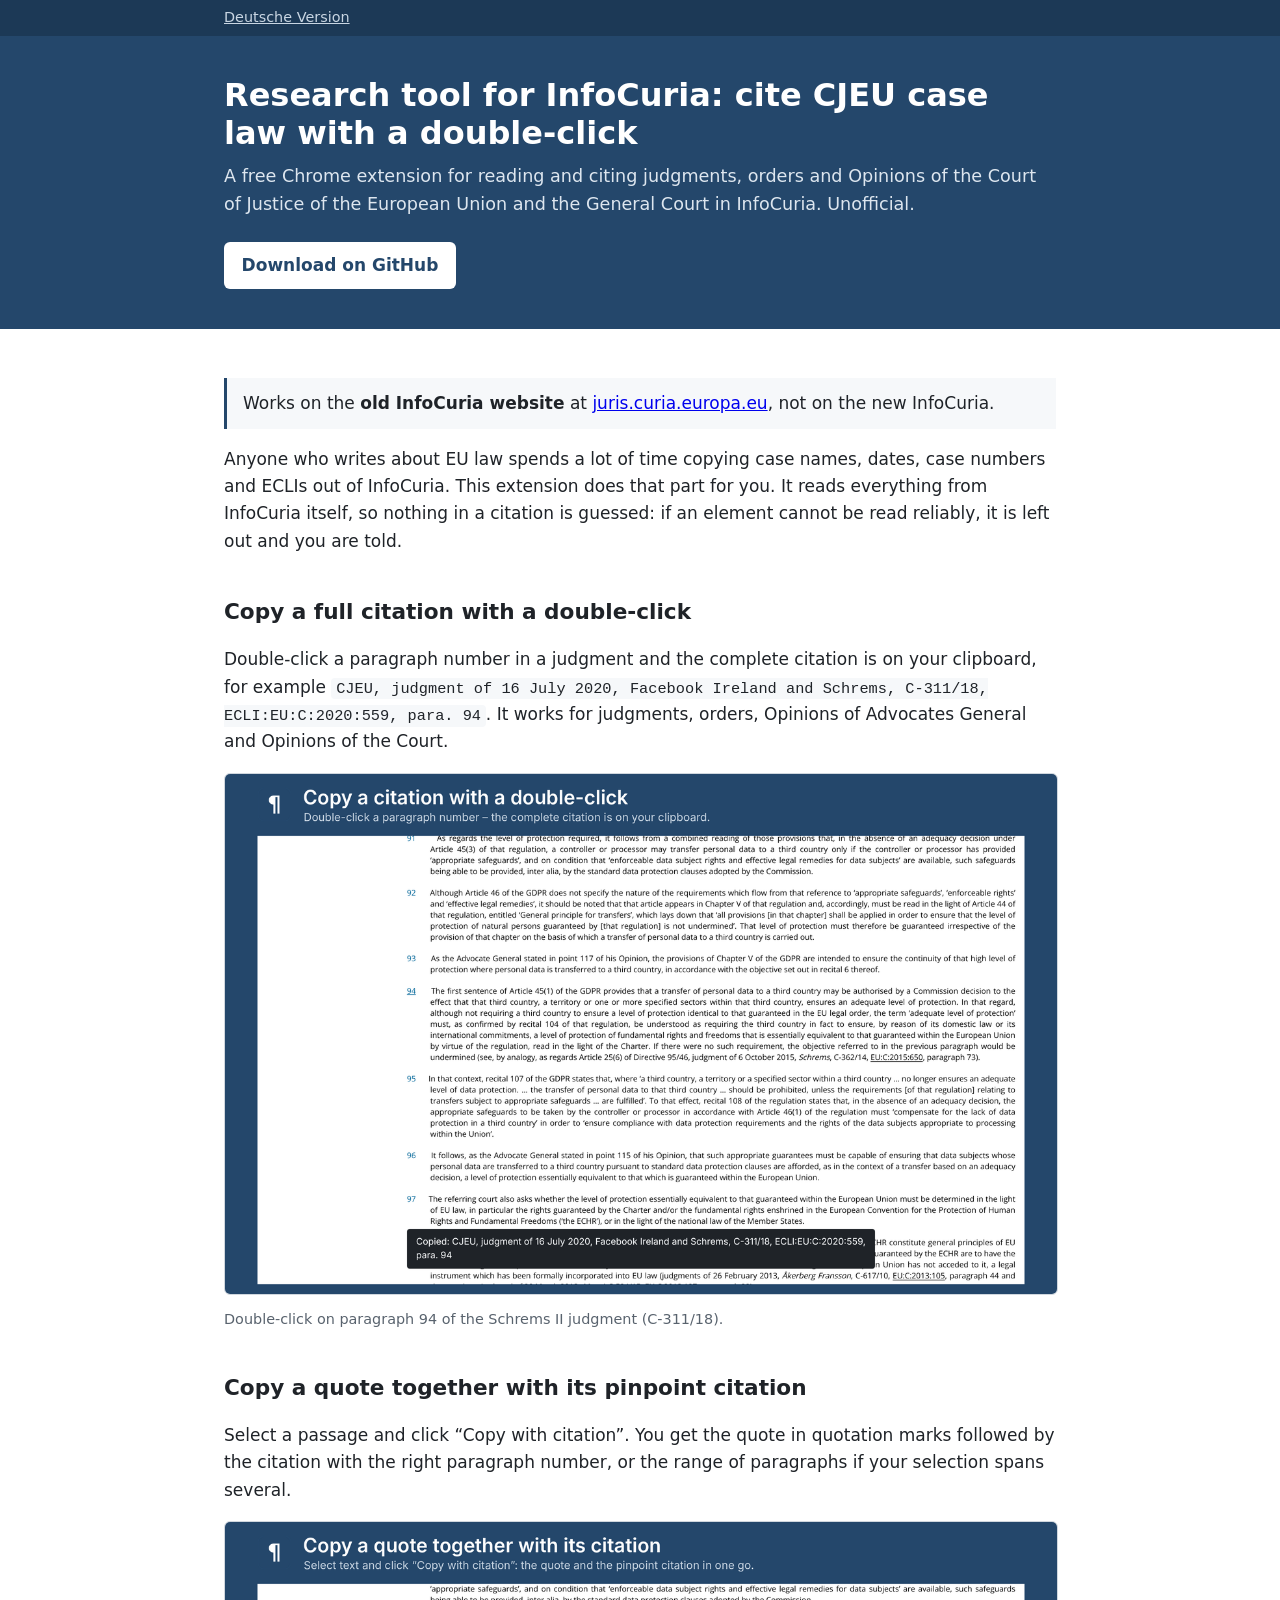
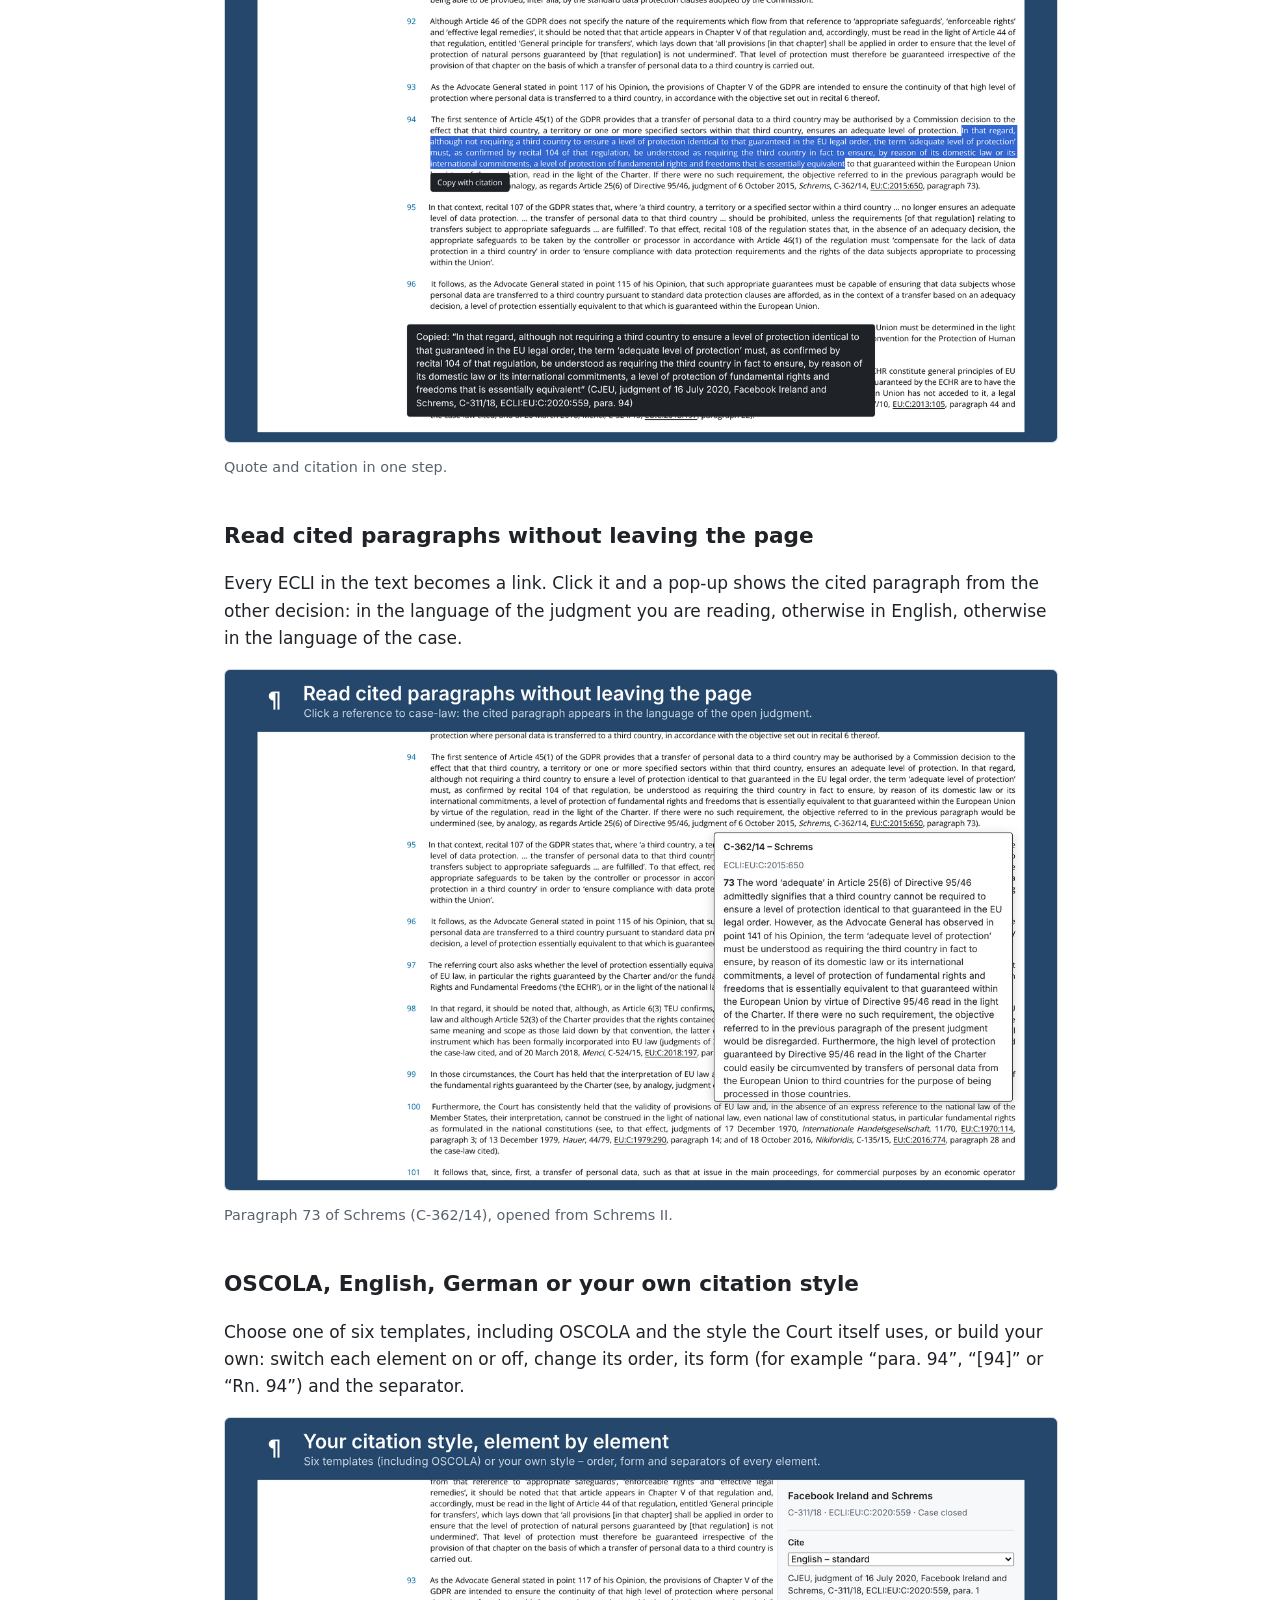
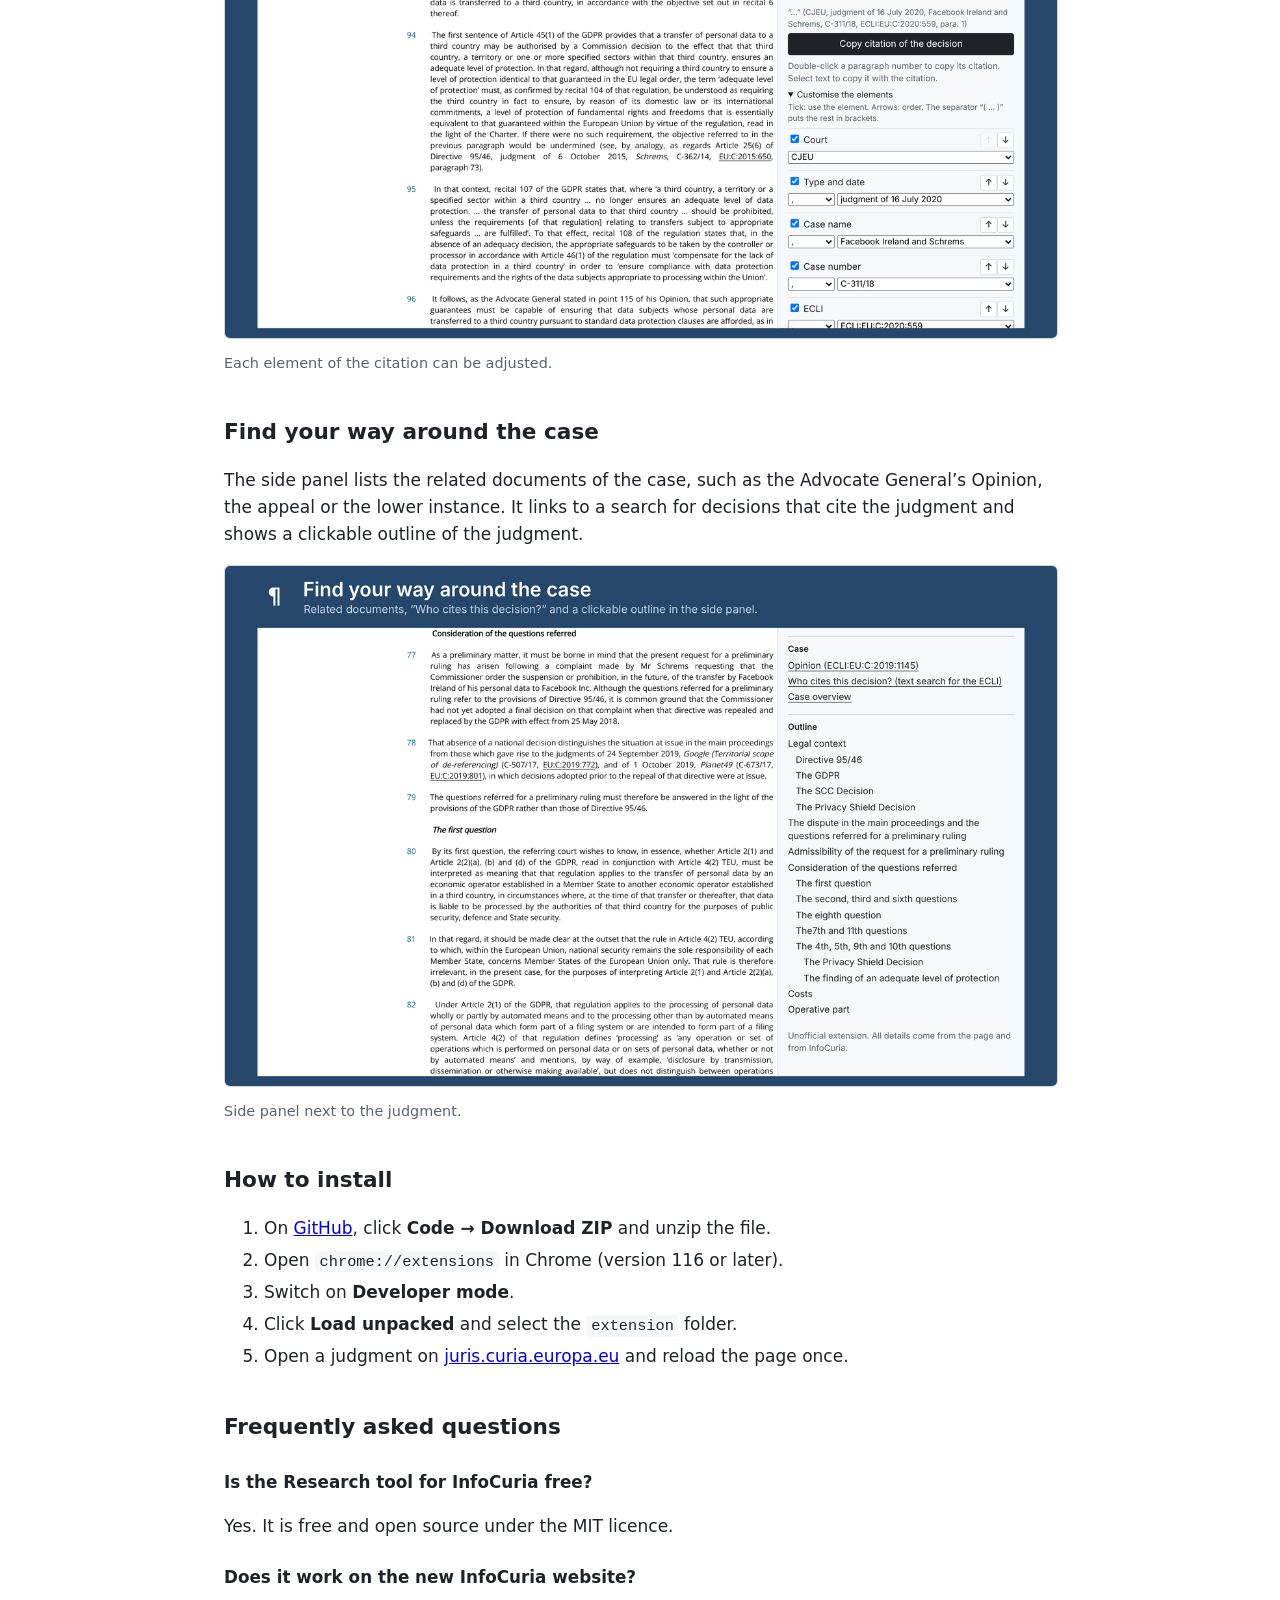
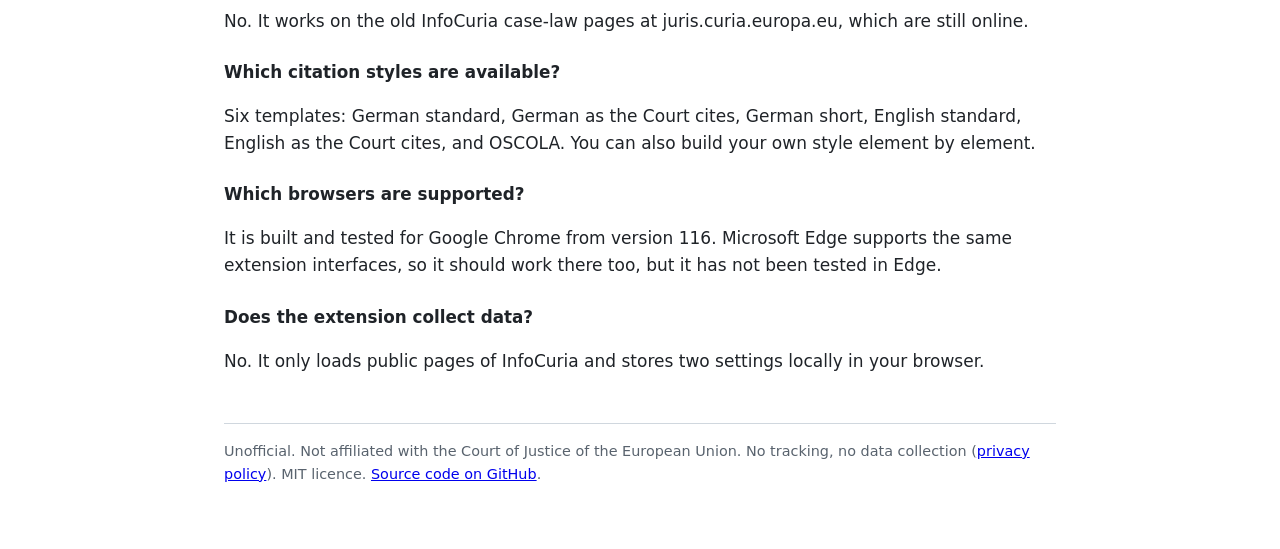
==== commit 85d020a9: "Clarify browser support" ====
--- a/docs/index.html
+++ b/docs/index.html
@@ -26,8 +26,8 @@
 <meta name="twitter:title" content="Research tool for InfoCuria – cite CJEU case law with a double-click">
 <meta name="twitter:description" content="Free Chrome extension: CJEU citations by double-click, quotes with pinpoint references, previews of cited paragraphs, OSCOLA.">
 <meta name="twitter:image" content="https://liquetlaw.github.io/infocuria-research-tool/img/1_copy-citation.png">
-<script type="application/ld+json">{"@context": "https://schema.org", "@type": "SoftwareApplication", "name": "Research tool for InfoCuria (unofficial)", "applicationCategory": "BrowserApplication", "operatingSystem": "Google Chrome, Microsoft Edge", "offers": {"@type": "Offer", "price": "0", "priceCurrency": "EUR"}, "description": "Free Chrome extension for InfoCuria: copy CJEU citations with a double-click, quote with pinpoint references, preview cited paragraphs. OSCOLA included.", "url": "https://liquetlaw.github.io/infocuria-research-tool/", "downloadUrl": "https://github.com/Liquetlaw/infocuria-research-tool", "softwareVersion": "1.1.0", "license": "https://opensource.org/licenses/MIT", "screenshot": "https://liquetlaw.github.io/infocuria-research-tool/img/1_copy-citation.png", "inLanguage": ["en", "de"]}</script>
-<script type="application/ld+json">{"@context": "https://schema.org", "@type": "FAQPage", "mainEntity": [{"@type": "Question", "name": "Is the Research tool for InfoCuria free?", "acceptedAnswer": {"@type": "Answer", "text": "Yes. It is free and open source under the MIT licence."}}, {"@type": "Question", "name": "Does it work on the new InfoCuria website?", "acceptedAnswer": {"@type": "Answer", "text": "No. It works on the old InfoCuria case-law pages at juris.curia.europa.eu, which are still online."}}, {"@type": "Question", "name": "Which citation styles are available?", "acceptedAnswer": {"@type": "Answer", "text": "Six templates: German standard, German as the Court cites, German short, English standard, English as the Court cites, and OSCOLA. You can also build your own style element by element."}}, {"@type": "Question", "name": "Which browsers are supported?", "acceptedAnswer": {"@type": "Answer", "text": "Google Chrome from version 116 and other Chromium browsers such as Microsoft Edge."}}, {"@type": "Question", "name": "Does the extension collect data?", "acceptedAnswer": {"@type": "Answer", "text": "No. It only loads public pages of InfoCuria and stores two settings locally in your browser."}}]}</script>
+<script type="application/ld+json">{"@context": "https://schema.org", "@type": "SoftwareApplication", "name": "Research tool for InfoCuria (unofficial)", "applicationCategory": "BrowserApplication", "operatingSystem": "Google Chrome", "offers": {"@type": "Offer", "price": "0", "priceCurrency": "EUR"}, "description": "Free Chrome extension for InfoCuria: copy CJEU citations with a double-click, quote with pinpoint references, preview cited paragraphs. OSCOLA included.", "url": "https://liquetlaw.github.io/infocuria-research-tool/", "downloadUrl": "https://github.com/Liquetlaw/infocuria-research-tool", "softwareVersion": "1.1.0", "license": "https://opensource.org/licenses/MIT", "screenshot": "https://liquetlaw.github.io/infocuria-research-tool/img/1_copy-citation.png", "inLanguage": ["en", "de"]}</script>
+<script type="application/ld+json">{"@context": "https://schema.org", "@type": "FAQPage", "mainEntity": [{"@type": "Question", "name": "Is the Research tool for InfoCuria free?", "acceptedAnswer": {"@type": "Answer", "text": "Yes. It is free and open source under the MIT licence."}}, {"@type": "Question", "name": "Does it work on the new InfoCuria website?", "acceptedAnswer": {"@type": "Answer", "text": "No. It works on the old InfoCuria case-law pages at juris.curia.europa.eu, which are still online."}}, {"@type": "Question", "name": "Which citation styles are available?", "acceptedAnswer": {"@type": "Answer", "text": "Six templates: German standard, German as the Court cites, German short, English standard, English as the Court cites, and OSCOLA. You can also build your own style element by element."}}, {"@type": "Question", "name": "Which browsers are supported?", "acceptedAnswer": {"@type": "Answer", "text": "It is built and tested for Google Chrome from version 116. Microsoft Edge supports the same extension interfaces, so it should work there too, but it has not been tested in Edge."}}, {"@type": "Question", "name": "Does the extension collect data?", "acceptedAnswer": {"@type": "Answer", "text": "No. It only loads public pages of InfoCuria and stores two settings locally in your browser."}}]}</script>
 <style>
   body { margin: 0; font: 17px/1.6 system-ui, -apple-system, "Segoe UI", sans-serif; color: #1f2328; background: #fff; }
   header { background: #24476b; color: #fff; padding: 2.5rem 1.25rem 2.5rem; }
@@ -84,7 +84,7 @@
   <h2>How to install</h2>
   <ol>
     <li>On <a href="https://github.com/Liquetlaw/infocuria-research-tool">GitHub</a>, click <strong>Code → Download ZIP</strong> and unzip the file.</li>
-    <li>Open <code>chrome://extensions</code> in Chrome (version 116 or later) or <code>edge://extensions</code> in Edge.</li>
+    <li>Open <code>chrome://extensions</code> in Chrome (version 116 or later).</li>
     <li>Switch on <strong>Developer mode</strong>.</li>
     <li>Click <strong>Load unpacked</strong> and select the <code>extension</code> folder.</li>
     <li>Open a judgment on <a href="https://juris.curia.europa.eu/juris/recherche.jsf?language=en">juris.curia.europa.eu</a> and reload the page once.</li>
@@ -98,7 +98,7 @@
 <h3>Which citation styles are available?</h3>
 <p>Six templates: German standard, German as the Court cites, German short, English standard, English as the Court cites, and OSCOLA. You can also build your own style element by element.</p>
 <h3>Which browsers are supported?</h3>
-<p>Google Chrome from version 116 and other Chromium browsers such as Microsoft Edge.</p>
+<p>It is built and tested for Google Chrome from version 116. Microsoft Edge supports the same extension interfaces, so it should work there too, but it has not been tested in Edge.</p>
 <h3>Does the extension collect data?</h3>
 <p>No. It only loads public pages of InfoCuria and stores two settings locally in your browser.</p>
 
